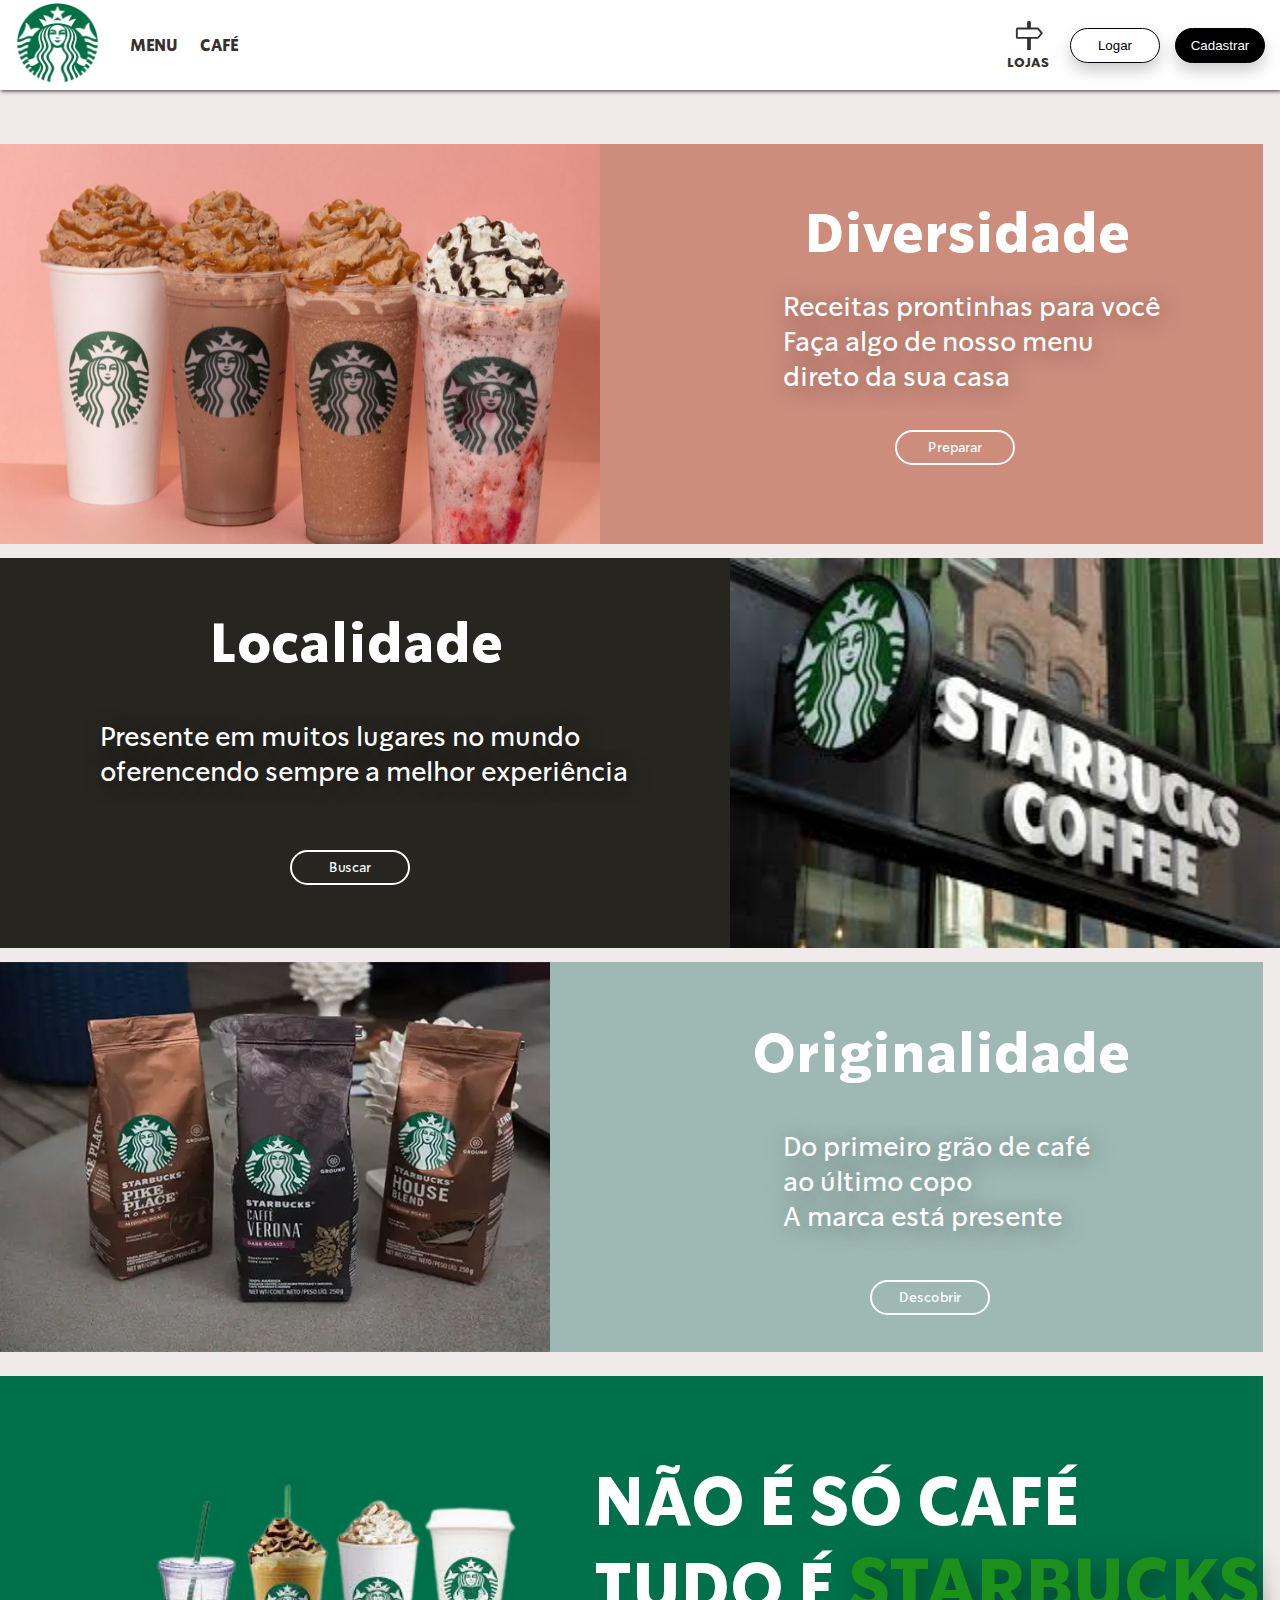
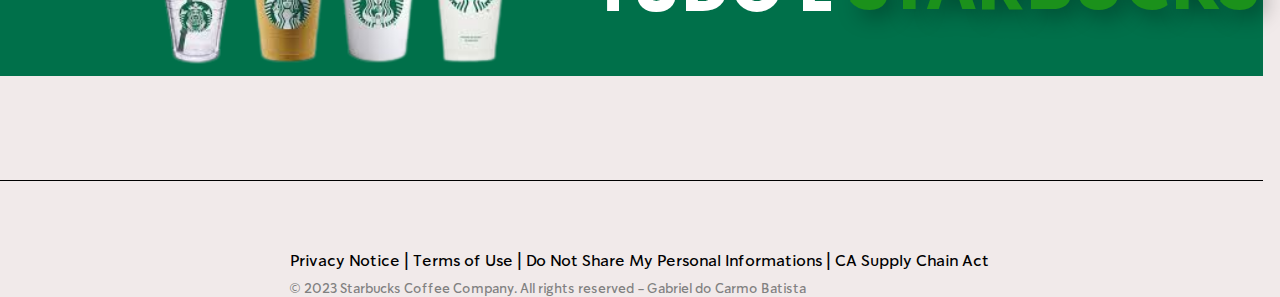
==== index.html @ 9a467f64 "Starbucks Web" ====
<!DOCTYPE html>
<html lang="pt-BR">
<head>
    <meta charset="UTF-8">
    <meta name="viewport" content="width=device-width, initial-scale=1.0">
    <title>Starbucks</title>
    <link rel="stylesheet" href="stylesheet.css">
</head>
<body>
    <header>
    <div class="header" id="header">
        <button id="logar">
            <a href="https://www.starbucks.com/account/signin?ReturnUrl=%2F">Logar</a>
        </button>
        <button id="Cadastrar">
            <a href="https://www.starbucks.com/account/create">Cadastrar</a>
        </button>
        <div class="logo_header" id="logo_header">
           <a href="https://www.starbucks.com"><img id="logo" src="../Imagens/download-removebg-preview (6).png" alt="Logo Starbucks"></a>
        </div>
        <div class="navegacao_header">
            <button id="local">
                <a href="https://www.starbucks.com/store-locator"><svg xmlns="http://www.w3.org/2000/svg" width="30" height="30" fill="currentColor" class="bi bi-signpost" viewBox="0 0 16 16">
                    <path d="M7 1.414V4H2a1 1 0 0 0-1 1v4a1 1 0 0 0 1 1h5v6h2v-6h3.532a1 1 0 0 0 .768-.36l1.933-2.32a.5.5 0 0 0 0-.64L13.3 4.36a1 1 0 0 0-.768-.36H9V1.414a1 1 0 0 0-2 0zM12.532 5l1.666 2-1.666 2H2V5h10.532z"/>
                  </svg>
                  <p>LOJAS</p>  
                </a>
            </button>
            <a id="snavega"  href="https://www.starbucks.com/menu" class="active">MENU</a>
            <a id="tnavega" href="https://www.starbucks.com/menu/drinks/cold-coffees" class="active">CAFÉ</a>

        </div>
    </div>

    </header>

    <br><br><br>

    <div>
        <img id="tiposs" src="../Imagens/tipos.jpg" alt="Diversidade Star">
        <svg width="1263px" height="400px">
            <rect x="0" y="0" width="1500" height="400" fill="#cd8d7d" />
        </svg>
    </div>
    <h1 id="diversos">Diversidade</h1>
    <p id="subdive">Receitas prontinhas para você<br>Faça algo de nosso menu <br>direto da sua casa</p>
    <a href="https://www.starbucksathome.com/br/recipe/" id="iddiver">
        <button id="diver">
            Preparar
        </button>
    </a>


    <div>
        <img id="lojas" src="../Imagens/lojas.jpeg" alt="Lojas">
        <svg width="1263px" height="400px">
            <rect x="0" y="10" width="1500" height="400" fill="#27251F" />
        </svg>
    </div>
    <h1 id="Lojas_title">Localidade</h1>
    <p id="sublocal"> Presente em muitos lugares no mundo <br>oferencendo sempre a melhor experiência</p>
    <button id="locl">
        <a href="https://www.starbucks.com/store-locator" id="busc">Buscar</a>
    </button>

    <div>
       <img id="origin" src="../Imagens/originilidade.webp" alt="Originalidade da Loja">
        <svg width="1263px" height="400px">
            <rect x="0" y="10" width="1500" height="400" fill="#9eb9b3" />
        </svg>
    </div>
    <h1 id="Origg">Originalidade</h1>
    <p id="suborigin">Do primeiro grão de café<br>ao último copo <br> A marca está presente</p>
    <button id="origina">
        <a href="https://www.starbucks.com/about-us/" id="descoberta">Descobrir</a>
    </button>

    <div>
        <img id="variedade" src="../Imagens/images-removebg-preview (3).png" alt="Tipos de bebidos disponível no Starbucks">
         <svg width="1263px" height="320px">
             <rect x="0" y="20" width="1500" height="400" fill="#00704A" />
         </svg>
     </div>
     <p id="text_last">NÃO É SÓ CAFÉ <br> TUDO É <a href="https://www.starbucks.com/gift" id="surpresa"><h1 id="Starbuck">STARBUCKS</h1></a></p>

     <footer>
        <svg width="1263px" height="210px">
            <rect x="0" y="100" width="1500" height="1" fill="black" />
        </svg>
        <nav id="navegation">
                <a href="https://www.starbucks.com/terms/privacy-policy/" class="modified">Privacy Notice   | </a>
                <a href="https://www.starbucks.com/terms/starbucks-terms-of-use/" class="modified">Terms of Use   |</a>
                <a href="https://www.starbucks.com/personal-information" class="modified">Do Not Share My Personal Informations   |</a>
                <a href="https://globalassets.starbucks.com/assets/A2A072E3411C4A6ABAEB8D6BCF286F43.pdf" class="modified">CA Supply Chain Act</a>
        </nav>
        <p id="last_thing">© 2023 Starbucks Coffee Company. All rights reserved - Gabriel do Carmo Batista</p>
     </footer>
</body>
</html>
---- stylesheet.css ----
:root{
    --colorlight:rgb(212, 187, 187);
    --colorlight2:white;
    --colordark:rgb(54, 48, 48);
    --colorshadow:rgba(211, 211, 211, 0.349);
}

@font-face{
    font-family: SodoSans-Bold;
    src: url(../Imagens/Fonts/SoDoSans-Bold.ttf)
}

@font-face{
    font-family: SodoSans-Regular;
    src: url(../Imagens/Fonts/SoDoSans-Regular.ttf)
}
@font-face {
    font-family: Pike;
    src: url(../Imagens/Fonts/pike-bold.otf);
}
*{
    margin: 0;
    padding: 0;
}

body{
    background-color: rgb(241, 234, 234);
    font-family: Arial;
    color: var(--colorlight2)
}

img#logo{
    width: 145px;
    height: 80px;
    position: absolute;
    left: -15px;
    top: 3px;
}

.header,
.navegacao_header{
    display: flex;
    flex-direction: row;
    align-items: center;
}
.header{
    background-color: var(--colorlight2);
    box-shadow: 1px 1px 4px var(--colordark);
    height: 90px;
    justify-content: space-between;
    padding: 0 10%;
}
.navegacao_header{
    gap: 50px;
}


a#snavega{
    position: absolute;
    left: 130px;
}


a#tnavega{
    position: absolute;
    left: 200px;
}


.navegacao_header a{
    text-decoration: none;
    color: var(--colordark);
    transition: 1s;
    font-weight: bold;
}

.active{
    font-family: SoDoSans-Bold;
    text-decoration: none;
}
.active:hover{
    color: rgb(36, 201, 36);
    text-shadow: rgb(4, 173, 4) 0.1em 0.5em 0.9em;
    transition: 0.2s;
}


#logar {
    background-color:transparent;
    color: rgb(0, 0, 0);
    width: 90px;
    height: 35px;
    border-radius: 30px;
    border-color: black;
    border: 1px solid black;
    -webkit-transition-duration: 0.4s; 
    transition-duration: 0.4s;
    box-shadow: 0 8px 16px 0 rgba(0,0,0,0.2);

    position: absolute;
    right: 120px;
    top: 28px;
}

#logar:hover{
    background-color:rgba(76, 92, 76, 0.575);
    color: black;
    border-color: black;
    border-width: 1px;

}
#logar a{
    color: black    ;
    text-decoration: none;
}

#Cadastrar {
    background-color:black;
    color: rgb(255, 255, 255);
    width: 90px;
    height: 35px;
    border-radius: 30px;
    border-color: black;
    border: 1px solid black;
    -webkit-transition-duration: 0.4s; 
    transition-duration: 0.4s;
    box-shadow: 0 8px 16px 0 rgba(0,0,0,0.2);

    position: absolute;
    right: 15px;
    top: 28px;
}

#Cadastrar:hover{
    background-color:rgba(76, 92, 76, 0.575);
    color: black;
    border-color: black;
    border-width: 1px;

}

#Cadastrar a{
    color: white;
    text-decoration: none;
}

#local {
    font-family: SoDoSans-Bold;
    position: absolute;
    right: 230px;
    border: none;
    background-color: var(--colorlight2);
    
}

#local :hover{
    color: rgb(19, 226, 36);
    transition: 1.6s;
}

#tiposs{
    position: absolute;
    width: 600px;
    height: 400px;
}
h1#diversos{
    font-family: SodoSans-Bold;
    position: absolute;
    right: 150px;
    top: 200px;
    color: rgb(255, 255, 255);
    font-size: 40pt;

}
    

img#lojas{
    position: absolute;
    width: 550px;
    height: 390px;
    right: 0px;
    top: 558px;
}
h1#Lojas_title{
    font-family: SodoSans-Bold;
    position: absolute;
    left: 210px;
    top: 610px;
    color: rgb(255, 255, 255);
    font-size: 40pt;

}

img#origin{
    position: absolute;
    width: 550px;
    height: 390px;
    top: 962px;
}
h1#Origg{
    font-family: SodoSans-Bold;
    position: absolute;
    right: 150px;
    top: 1020px;
    color: rgb(255, 255, 255);
    font-size: 40pt;
}




#locl{
    background-color:transparent;
    color: rgb(255, 255, 255);
    width: 120px;
    height: 35px;
    border-radius: 30px;
    border-color: rgb(255, 255, 255);
    border: 2px solid rgb(255, 255, 255);
    -webkit-transition-duration: 0.4s; 
    transition-duration: 0.4s;
    

    position: absolute;
    top: 850px;
    left:290px;
}
#locl:hover{
    background-color: rgba(128, 124, 124, 0.281);
    #busc{
        color:rgb(255, 255, 255);
    }
}
a#busc{
    text-decoration: none;
    color: white;
    font-family: SoDoSans-Regular;
}


#origina{
background-color:transparent;
color: rgb(255, 255, 255);
width: 120px;
height: 35px;
border-radius: 30px;
border-color: rgb(255, 255, 255);
border: 2px solid rgb(255, 255, 255);
-webkit-transition-duration: 0.4s; 
transition-duration: 0.4s;


position: absolute;
top: 1280px;
right:290px;
}
#origina:hover{
background-color: rgba(128, 124, 124, 0.281);
#descoberta{
    color:rgb(255, 255, 255);
}
}
a#descoberta{
text-decoration: none;
color: white;
font-family: SoDoSans-Regular;
}

#diver{
background-color:transparent;
color: rgb(255, 255, 255);
width: 120px;
height: 35px;
border-radius: 30px;
border-color: rgb(255, 255, 255);
border: 2px solid rgb(255, 255, 255);
-webkit-transition-duration: 0.4s; 
transition-duration: 0.4s;
font-family: SoDoSans-Regular;
    
    
position: absolute;
top: 430px;
right:265px;
}
#diver:hover{
background-color: rgba(128, 124, 124, 0.281);
color: rgb(255, 255, 255);
}


img#variedade {
    position: absolute;
    top: 1470px;
    left: 140px;
    height: 200px;
}

p#text_last{
    font-family: SoDoSans-Bold;
    font-size: 50pt;
    position: absolute;
    top: 1460px;
    right: 200px;
}

h1#Starbuck{
    font-family: SoDoSans-Bold;
    font-size: 53pt;
    position: absolute;
    top: 1540px;
    right: 20px;
    color: rgb(27, 145, 27);
    text-shadow: rgba(0, 0, 0, 0.39) 0.1em 0.1em 0.3em;
}


p#sublocal{
    font-family: SoDoSans-Regular;
    font-size: 20pt;
    position: absolute;
    color: white;
    left: 100px;
    top: 720px;
    text-shadow: rgba(0, 0, 0, 0.445) 0.1em 0.1em 0.9em;

}

p#suborigin{
    font-family: SoDoSans-Regular;
    font-size: 20pt;
    position: absolute;
    color: white;
    right: 190px;
    top: 1130px;
    text-shadow: rgba(0, 0, 0, 0.445) 0.1em 0.1em 0.9em;

}

p#subdive{
    font-family: SoDoSans-Regular;
    font-size: 20pt;
    position: absolute;
    color: white;
    right: 120px;
    top: 290px;
    text-shadow: rgba(0, 0, 0, 0.445) 0.1em 0.1em 0.9em;

}

a#surpresa{
    text-decoration: none;
    color: rgb(27, 145, 27);
}
#surpresa:hover{
    color: white;
    text-shadow: lightgreen 0.1em 0.1em 0.5em;
    transition: 1.0s;
}

#navegation{
    font-family: SoDoSans-Regular;
    position: absolute;
    left: 290px;
    top: 1850px;
}

.modified{
    text-decoration: none;
    font-size: 12pt;
    color: black;
    

}
.modified:hover{
    text-decoration: underline;
}

#last_thing{
    color: grey;
    font-family: SoDoSans-Regular;
    font-size: 10pt;
    position: absolute;
    left: 290px;
    top: 1880px;
}
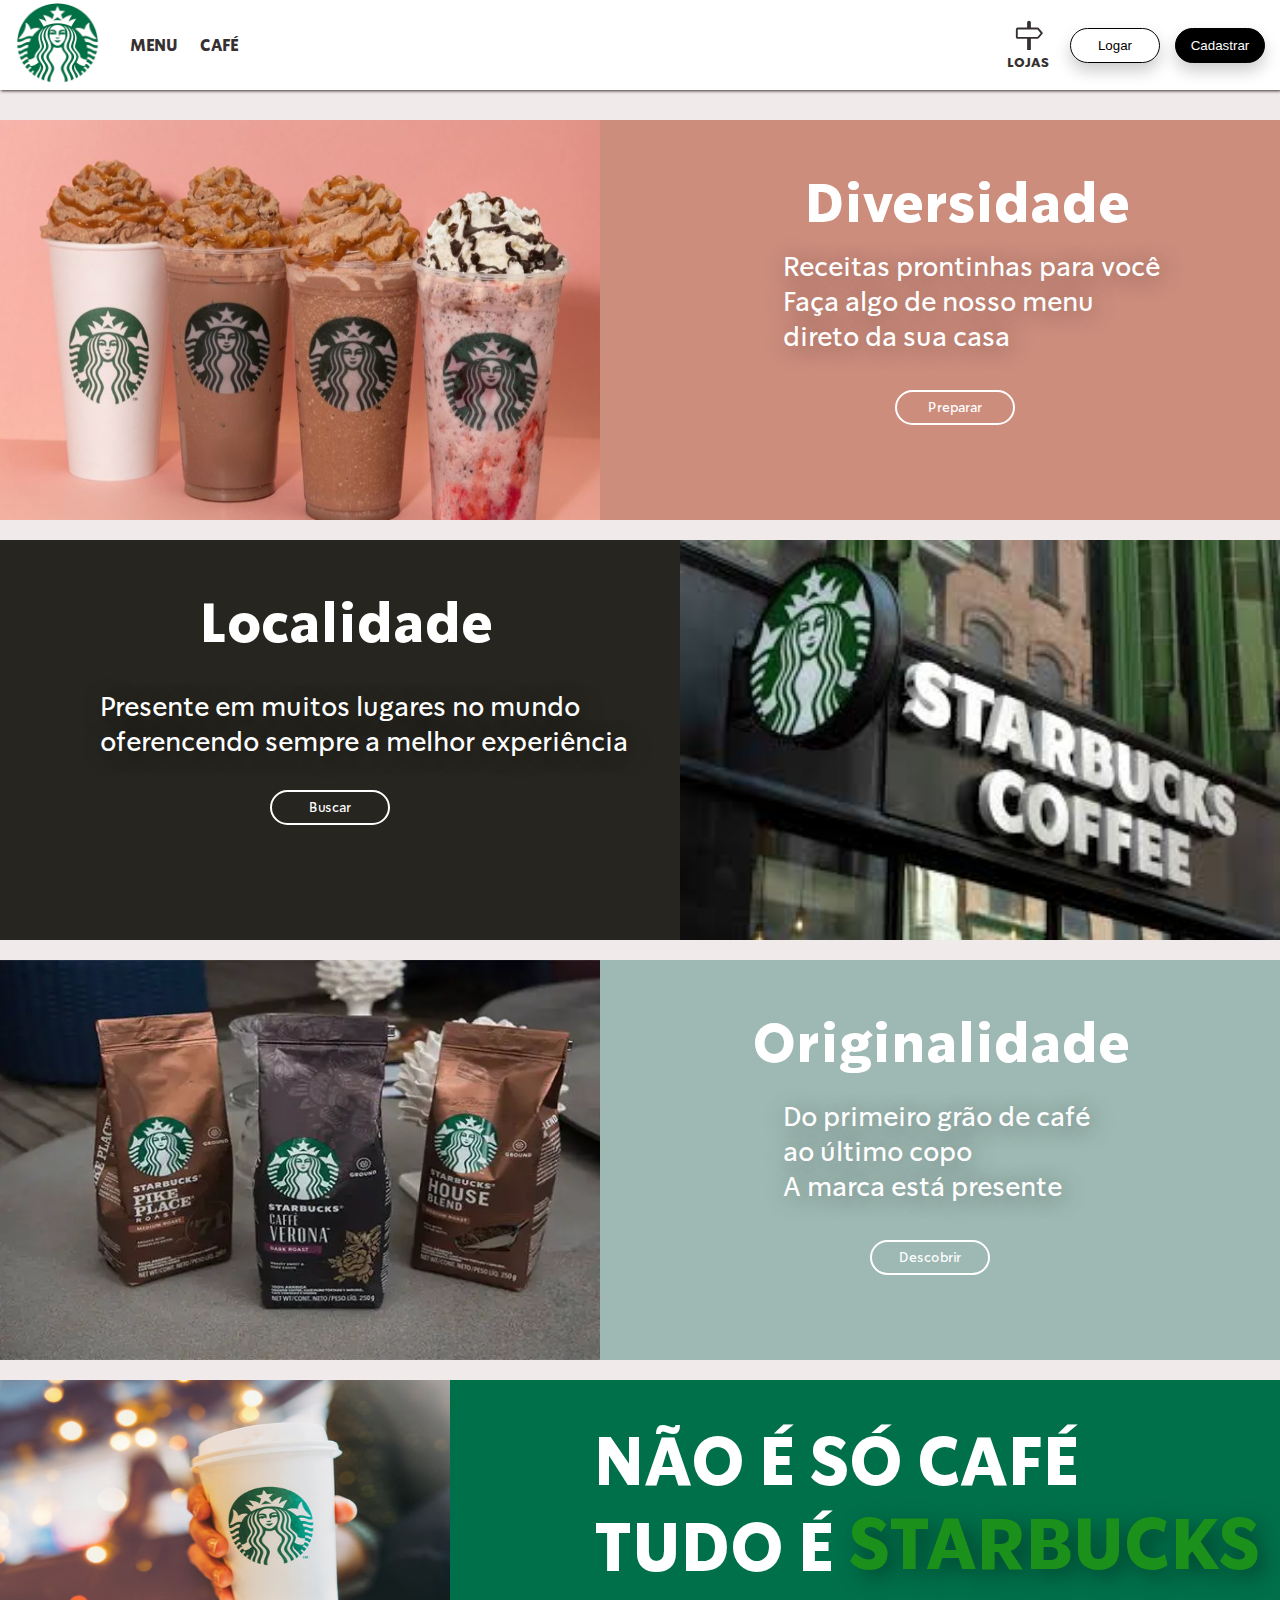
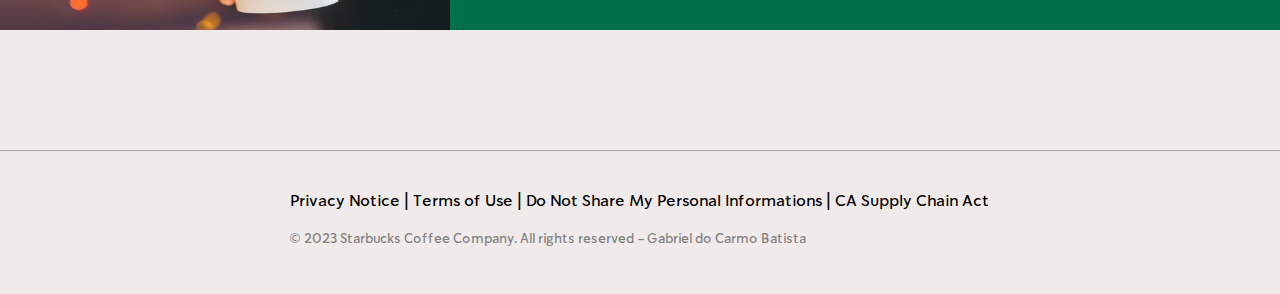
==== commit f454c64a: "commit com mudancas" ====
--- a/index.html
+++ b/index.html
@@ -9,6 +9,11 @@
 <body>
     <header>
     <div class="header" id="header">
+        <button class="list_buttons">
+            <svg xmlns="http://www.w3.org/2000/svg" width="20" height="20" fill="currentColor" class="bi bi-list" viewBox="0 0 16 16" style="position: absolute; right:240px; top: 35px;">
+                <path fill-rule="evenodd" d="M2.5 12a.5.5 0 0 1 .5-.5h10a.5.5 0 0 1 0 1H3a.5.5 0 0 1-.5-.5zm0-4a.5.5 0 0 1 .5-.5h10a.5.5 0 0 1 0 1H3a.5.5 0 0 1-.5-.5zm0-4a.5.5 0 0 1 .5-.5h10a.5.5 0 0 1 0 1H3a.5.5 0 0 1-.5-.5z"/>
+              </svg>
+        </button>
         <button id="logar">
             <a href="https://www.starbucks.com/account/signin?ReturnUrl=%2F">Logar</a>
         </button>
@@ -16,7 +21,7 @@
             <a href="https://www.starbucks.com/account/create">Cadastrar</a>
         </button>
         <div class="logo_header" id="logo_header">
-           <a href="https://www.starbucks.com"><img id="logo" src="../Imagens/download-removebg-preview (6).png" alt="Logo Starbucks"></a>
+           <a href="index.html"><img id="logo" src="./Imagens/download-removebg-preview (6).png" alt="Logo Starbucks"></a>
         </div>
         <div class="navegacao_header">
             <button id="local">
@@ -26,7 +31,7 @@
                   <p>LOJAS</p>  
                 </a>
             </button>
-            <a id="snavega"  href="https://www.starbucks.com/menu" class="active">MENU</a>
+            <a id="snavega"  href="menu.html" class="active">MENU</a>
             <a id="tnavega" href="https://www.starbucks.com/menu/drinks/cold-coffees" class="active">CAFÉ</a>
 
         </div>
@@ -34,66 +39,50 @@
 
     </header>
 
-    <br><br><br>
-
-    <div>
-        <img id="tiposs" src="../Imagens/tipos.jpg" alt="Diversidade Star">
-        <svg width="1263px" height="400px">
-            <rect x="0" y="0" width="1500" height="400" fill="#cd8d7d" />
-        </svg>
-    </div>
-    <h1 id="diversos">Diversidade</h1>
-    <p id="subdive">Receitas prontinhas para você<br>Faça algo de nosso menu <br>direto da sua casa</p>
-    <a href="https://www.starbucksathome.com/br/recipe/" id="iddiver">
+    <div class="divs_backcolors" id="div_diversidade" style="position: absolute; top: 120px;">
+        <img id="tiposs" src="./Imagens/tipos.jpg" alt="Diversidade Star" class="imagens_config" style="position: absolute; left: 0px">
+        <h1 id="diversos">Diversidade</h1>
+        <p class="subtexts" id="subdive">Receitas prontinhas para você<br>Faça algo de nosso menu <br>direto da sua casa</p>
+        <a href="https://www.starbucksathome.com/br/recipe/" id="iddiver">
         <button id="diver">
             Preparar
         </button>
     </a>
+    </div>
 
+    <div class="divs_backcolors" id="localidade" style="position: absolute; top: 540px;">
+        <img id="lojas" src="./Imagens/lojas.jpeg" alt="Lojas" class="imagens_config" style="position: absolute; right: 0px">
+        <h1 id="Lojas_title">Localidade</h1>
+        <p class="subtexts" id="sublocal"> Presente em muitos lugares no mundo <br>oferencendo sempre a melhor experiência</p>
+        <button id="locl">
+        <a href="https://www.starbucks.com/store-locator" id="busc">Buscar</a>
+        </button>
+    </div>
 
-    <div>
-        <img id="lojas" src="../Imagens/lojas.jpeg" alt="Lojas">
-        <svg width="1263px" height="400px">
-            <rect x="0" y="10" width="1500" height="400" fill="#27251F" />
-        </svg>
-    </div>
-    <h1 id="Lojas_title">Localidade</h1>
-    <p id="sublocal"> Presente em muitos lugares no mundo <br>oferencendo sempre a melhor experiência</p>
-    <button id="locl">
-        <a href="https://www.starbucks.com/store-locator" id="busc">Buscar</a>
-    </button>
-
-    <div>
-       <img id="origin" src="../Imagens/originilidade.webp" alt="Originalidade da Loja">
-        <svg width="1263px" height="400px">
-            <rect x="0" y="10" width="1500" height="400" fill="#9eb9b3" />
-        </svg>
-    </div>
-    <h1 id="Origg">Originalidade</h1>
-    <p id="suborigin">Do primeiro grão de café<br>ao último copo <br> A marca está presente</p>
-    <button id="origina">
+    <div class="divs_backcolors" id="originalidade" style="position: absolute; top: 960px;">
+        <img id="origin" src="./Imagens/originilidade.webp" alt="Originalidade da Loja" class="imagens_config" style="position: absolute; left: 0px">
+        <h1 id="Origg">Originalidade</h1>
+        <p class="subtexts" id="suborigin">Do primeiro grão de café<br>ao último copo <br> A marca está presente</p>
+        <button id="origina">
         <a href="https://www.starbucks.com/about-us/" id="descoberta">Descobrir</a>
     </button>
+    </div>
 
-    <div>
-        <img id="variedade" src="../Imagens/images-removebg-preview (3).png" alt="Tipos de bebidos disponível no Starbucks">
-         <svg width="1263px" height="320px">
-             <rect x="0" y="20" width="1500" height="400" fill="#00704A" />
-         </svg>
-     </div>
-     <p id="text_last">NÃO É SÓ CAFÉ <br> TUDO É <a href="https://www.starbucks.com/gift" id="surpresa"><h1 id="Starbuck">STARBUCKS</h1></a></p>
+    <div  id="surpresa" style="position: absolute; top: 1380px;">
+        <img id="star" src="./Imagens/suprise.jpg" alt="starbucks" style="position: absolute; left: 0px">
+        <p id="text_last">NÃO É SÓ CAFÉ <br> TUDO É <a href="https://www.starbucks.com/gift" id="surpresas"><h1 id="Starbuck">STARBUCKS</h1></a></p>
+    </div>
+    <svg width="100%" height="1800">
+        <rect x="0" y="1660" width="100%" height="1px" fill="darkgrey" />
+    </svg>
 
-     <footer>
-        <svg width="1263px" height="210px">
-            <rect x="0" y="100" width="1500" height="1" fill="black" />
-        </svg>
-        <nav id="navegation">
-                <a href="https://www.starbucks.com/terms/privacy-policy/" class="modified">Privacy Notice   | </a>
-                <a href="https://www.starbucks.com/terms/starbucks-terms-of-use/" class="modified">Terms of Use   |</a>
-                <a href="https://www.starbucks.com/personal-information" class="modified">Do Not Share My Personal Informations   |</a>
-                <a href="https://globalassets.starbucks.com/assets/A2A072E3411C4A6ABAEB8D6BCF286F43.pdf" class="modified">CA Supply Chain Act</a>
-        </nav>
-        <p id="last_thing">© 2023 Starbucks Coffee Company. All rights reserved - Gabriel do Carmo Batista</p>
-     </footer>
+    <nav id="navegation">
+        <a href="https://www.starbucks.com/terms/privacy-policy/" class="modified">Privacy Notice   | </a>
+        <a href="https://www.starbucks.com/terms/starbucks-terms-of-use/" class="modified">Terms of Use   |</a>
+        <a href="https://www.starbucks.com/personal-information" class="modified">Do Not Share My Personal Informations   |</a>
+        <a href="https://globalassets.starbucks.com/assets/A2A072E3411C4A6ABAEB8D6BCF286F43.pdf" class="modified">CA Supply Chain Act</a>
+    </nav>
+    <p id="last_thing">© 2023 Starbucks Coffee Company. All rights reserved - Gabriel do Carmo Batista</p>
+    </footer>
 </body>
 </html>--- a/stylesheet.css
+++ b/stylesheet.css
@@ -7,16 +7,16 @@
 
 @font-face{
     font-family: SodoSans-Bold;
-    src: url(../Imagens/Fonts/SoDoSans-Bold.ttf)
+    src: url(./Imagens/Fonts/SoDoSans-Bold.ttf)
 }
 
 @font-face{
     font-family: SodoSans-Regular;
-    src: url(../Imagens/Fonts/SoDoSans-Regular.ttf)
+    src: url(./Imagens/Fonts/SoDoSans-Regular.ttf)
 }
 @font-face {
     font-family: Pike;
-    src: url(../Imagens/Fonts/pike-bold.otf);
+    src: url(./Imagens/Fonts/pike-bold.otf);
 }
 *{
     margin: 0;
@@ -45,10 +45,11 @@
 }
 .header{
     background-color: var(--colorlight2);
-    box-shadow: 1px 1px 4px var(--colordark);
+    box-shadow: 1px 1px 3px var(--colordark);
     height: 90px;
     justify-content: space-between;
     padding: 0 10%;
+    width: calc(100% - screenlimit);
 }
 .navegacao_header{
     gap: 50px;
@@ -158,57 +159,114 @@
     transition: 1.6s;
 }
 
-#tiposs{
-    position: absolute;
-    width: 600px;
+/*  ------------------------------ CONTEUDO DA PÁGINA --------------------- */
+
+.divs_backcolors{
     height: 400px;
-}
+    width: 100%;
+}
+
+#div_diversidade{
+    background-color: #cd8d7d;
+}
+
+#localidade{
+    background-color: #27251F;
+}
+
+#originalidade{
+    background-color: #9eb9b3;
+}
+
+#surpresa{
+ background-color: #00704A;
+ width: 100%;
+ height: 250px;
+}
+
+#navegation{
+    font-family: SoDoSans-Regular;
+    position: absolute;
+    left: 290px;
+    top: 1790px;
+}
+
+.modified{
+    text-decoration: none;
+    font-size: 12pt;
+    color: black;
+    
+
+}
+.modified:hover{
+    text-decoration: underline;
+}
+
+/* Primeira div*/
+#last_thing{
+    color: grey;
+    font-family: SoDoSans-Regular;
+    font-size: 10pt;
+    position: absolute;
+    left: 290px;
+    top: 1830px;
+}
+
 h1#diversos{
     font-family: SodoSans-Bold;
     position: absolute;
     right: 150px;
-    top: 200px;
+    top: 50px;
     color: rgb(255, 255, 255);
     font-size: 40pt;
-
-}
-    
-
-img#lojas{
-    position: absolute;
-    width: 550px;
-    height: 390px;
-    right: 0px;
-    top: 558px;
-}
+}
+p#subdive{
+    font-family: SoDoSans-Regular;
+    font-size: 20pt;
+    position: absolute;
+    color: white;
+    right: 120px;
+    top: 130px;
+    text-shadow: rgba(0, 0, 0, 0.445) 0.1em 0.1em 0.9em;
+}
+#diver{
+    background-color:transparent;
+    color: rgb(255, 255, 255);
+    width: 120px;
+    height: 35px;
+    border-radius: 30px;
+    border-color: rgb(255, 255, 255);
+    border: 2px solid rgb(255, 255, 255);
+    -webkit-transition-duration: 0.4s; 
+    transition-duration: 0.4s;
+    font-family: SoDoSans-Regular;
+    position: absolute;
+    top: 270px;
+    right:265px;
+}
+#diver:hover{
+background-color: rgba(128, 124, 124, 0.281);
+color: rgb(255, 255, 255);
+}
+
 h1#Lojas_title{
     font-family: SodoSans-Bold;
     position: absolute;
-    left: 210px;
-    top: 610px;
+    left: 200px;
+    top: 50px;
     color: rgb(255, 255, 255);
     font-size: 40pt;
-
-}
-
-img#origin{
-    position: absolute;
-    width: 550px;
-    height: 390px;
-    top: 962px;
-}
-h1#Origg{
-    font-family: SodoSans-Bold;
-    position: absolute;
-    right: 150px;
-    top: 1020px;
-    color: rgb(255, 255, 255);
-    font-size: 40pt;
-}
-
-
-
-
+}
+
+p#sublocal{
+    font-family: SoDoSans-Regular;
+    font-size: 20pt;
+    position: absolute;
+    color: white;
+    left: 100px;
+    top: 150px;
+    text-shadow: rgba(0, 0, 0, 0.445) 0.1em 0.1em 0.9em;
+}
 #locl{
     background-color:transparent;
     color: rgb(255, 255, 255);
@@ -219,11 +277,9 @@
     border: 2px solid rgb(255, 255, 255);
     -webkit-transition-duration: 0.4s; 
     transition-duration: 0.4s;
-    
-
-    position: absolute;
-    top: 850px;
-    left:290px;
+    position: absolute;
+    top: 250px;
+    left:270px;
 }
 #locl:hover{
     background-color: rgba(128, 124, 124, 0.281);
@@ -237,23 +293,37 @@
     font-family: SoDoSans-Regular;
 }
 
-
+h1#Origg{
+    font-family: SodoSans-Bold;
+    position: absolute;
+    right: 150px;
+    top: 50px;
+    color: rgb(255, 255, 255);
+    font-size: 40pt;
+}
+p#suborigin{
+    font-family: SoDoSans-Regular;
+    font-size: 20pt;
+    position: absolute;
+    color: white;
+    right: 190px;
+    top: 140px;
+    text-shadow: rgba(0, 0, 0, 0.445) 0.1em 0.1em 0.9em;
+}
 #origina{
-background-color:transparent;
-color: rgb(255, 255, 255);
-width: 120px;
-height: 35px;
-border-radius: 30px;
-border-color: rgb(255, 255, 255);
-border: 2px solid rgb(255, 255, 255);
--webkit-transition-duration: 0.4s; 
-transition-duration: 0.4s;
-
-
-position: absolute;
-top: 1280px;
-right:290px;
-}
+    background-color:transparent;
+    color: rgb(255, 255, 255);
+    width: 120px;
+    height: 35px;
+    border-radius: 30px;
+    border-color: rgb(255, 255, 255);
+    border: 2px solid rgb(255, 255, 255);
+    -webkit-transition-duration: 0.4s; 
+    transition-duration: 0.4s;
+    position: absolute;
+    top: 280px;
+    right:290px;
+    }
 #origina:hover{
 background-color: rgba(128, 124, 124, 0.281);
 #descoberta{
@@ -261,126 +331,62 @@
 }
 }
 a#descoberta{
-text-decoration: none;
-color: white;
-font-family: SoDoSans-Regular;
-}
-
-#diver{
-background-color:transparent;
-color: rgb(255, 255, 255);
-width: 120px;
-height: 35px;
-border-radius: 30px;
-border-color: rgb(255, 255, 255);
-border: 2px solid rgb(255, 255, 255);
--webkit-transition-duration: 0.4s; 
-transition-duration: 0.4s;
-font-family: SoDoSans-Regular;
-    
-    
-position: absolute;
-top: 430px;
-right:265px;
-}
-#diver:hover{
-background-color: rgba(128, 124, 124, 0.281);
-color: rgb(255, 255, 255);
-}
-
-
-img#variedade {
-    position: absolute;
-    top: 1470px;
-    left: 140px;
-    height: 200px;
-}
-
+    text-decoration: none;
+    color: white;
+    font-family: SoDoSans-Regular;
+    }
+
+a#surpresas{
+    text-decoration: none;
+    color: rgb(27, 145, 27);
+}
+#surpresas:hover{
+    color: white;
+    text-shadow: lightgreen 0.1em 0.1em 0.5em;
+    transition: 1.0s;
+}
 p#text_last{
     font-family: SoDoSans-Bold;
     font-size: 50pt;
     position: absolute;
-    top: 1460px;
+    top: 40px;
     right: 200px;
 }
-
 h1#Starbuck{
     font-family: SoDoSans-Bold;
     font-size: 53pt;
     position: absolute;
-    top: 1540px;
+    top: 120px;
     right: 20px;
     color: rgb(27, 145, 27);
     text-shadow: rgba(0, 0, 0, 0.39) 0.1em 0.1em 0.3em;
 }
 
-
-p#sublocal{
-    font-family: SoDoSans-Regular;
-    font-size: 20pt;
-    position: absolute;
-    color: white;
-    left: 100px;
-    top: 720px;
-    text-shadow: rgba(0, 0, 0, 0.445) 0.1em 0.1em 0.9em;
-
-}
-
-p#suborigin{
-    font-family: SoDoSans-Regular;
-    font-size: 20pt;
-    position: absolute;
-    color: white;
-    right: 190px;
-    top: 1130px;
-    text-shadow: rgba(0, 0, 0, 0.445) 0.1em 0.1em 0.9em;
-
-}
-
-p#subdive{
-    font-family: SoDoSans-Regular;
-    font-size: 20pt;
-    position: absolute;
-    color: white;
-    right: 120px;
-    top: 290px;
-    text-shadow: rgba(0, 0, 0, 0.445) 0.1em 0.1em 0.9em;
-
-}
-
-a#surpresa{
-    text-decoration: none;
-    color: rgb(27, 145, 27);
-}
-#surpresa:hover{
-    color: white;
-    text-shadow: lightgreen 0.1em 0.1em 0.5em;
-    transition: 1.0s;
-}
-
-#navegation{
-    font-family: SoDoSans-Regular;
-    position: absolute;
-    left: 290px;
-    top: 1850px;
-}
-
-.modified{
-    text-decoration: none;
-    font-size: 12pt;
+/* COMPLEMENTOS*/ 
+.imagens_config{
+    width: 600px;
+    height: 400px;
+}
+
+#star{
+    width: 450px;
+    height: 250px;
+}
+
+/* Menu responsivo */
+.list_buttons{
+    display: none;
+    border: none;
     color: black;
-    
-
-}
-.modified:hover{
-    text-decoration: underline;
-}
-
-#last_thing{
-    color: grey;
-    font-family: SoDoSans-Regular;
-    font-size: 10pt;
-    position: absolute;
-    left: 290px;
-    top: 1880px;
+    cursor: pointer;
+    background-color: transparent;
+}
+@media screen and (max-width: 768px){
+    .list_buttons{
+        display: block;
+    }
+    .navegacao_header{
+        display: none;
+}
+
 }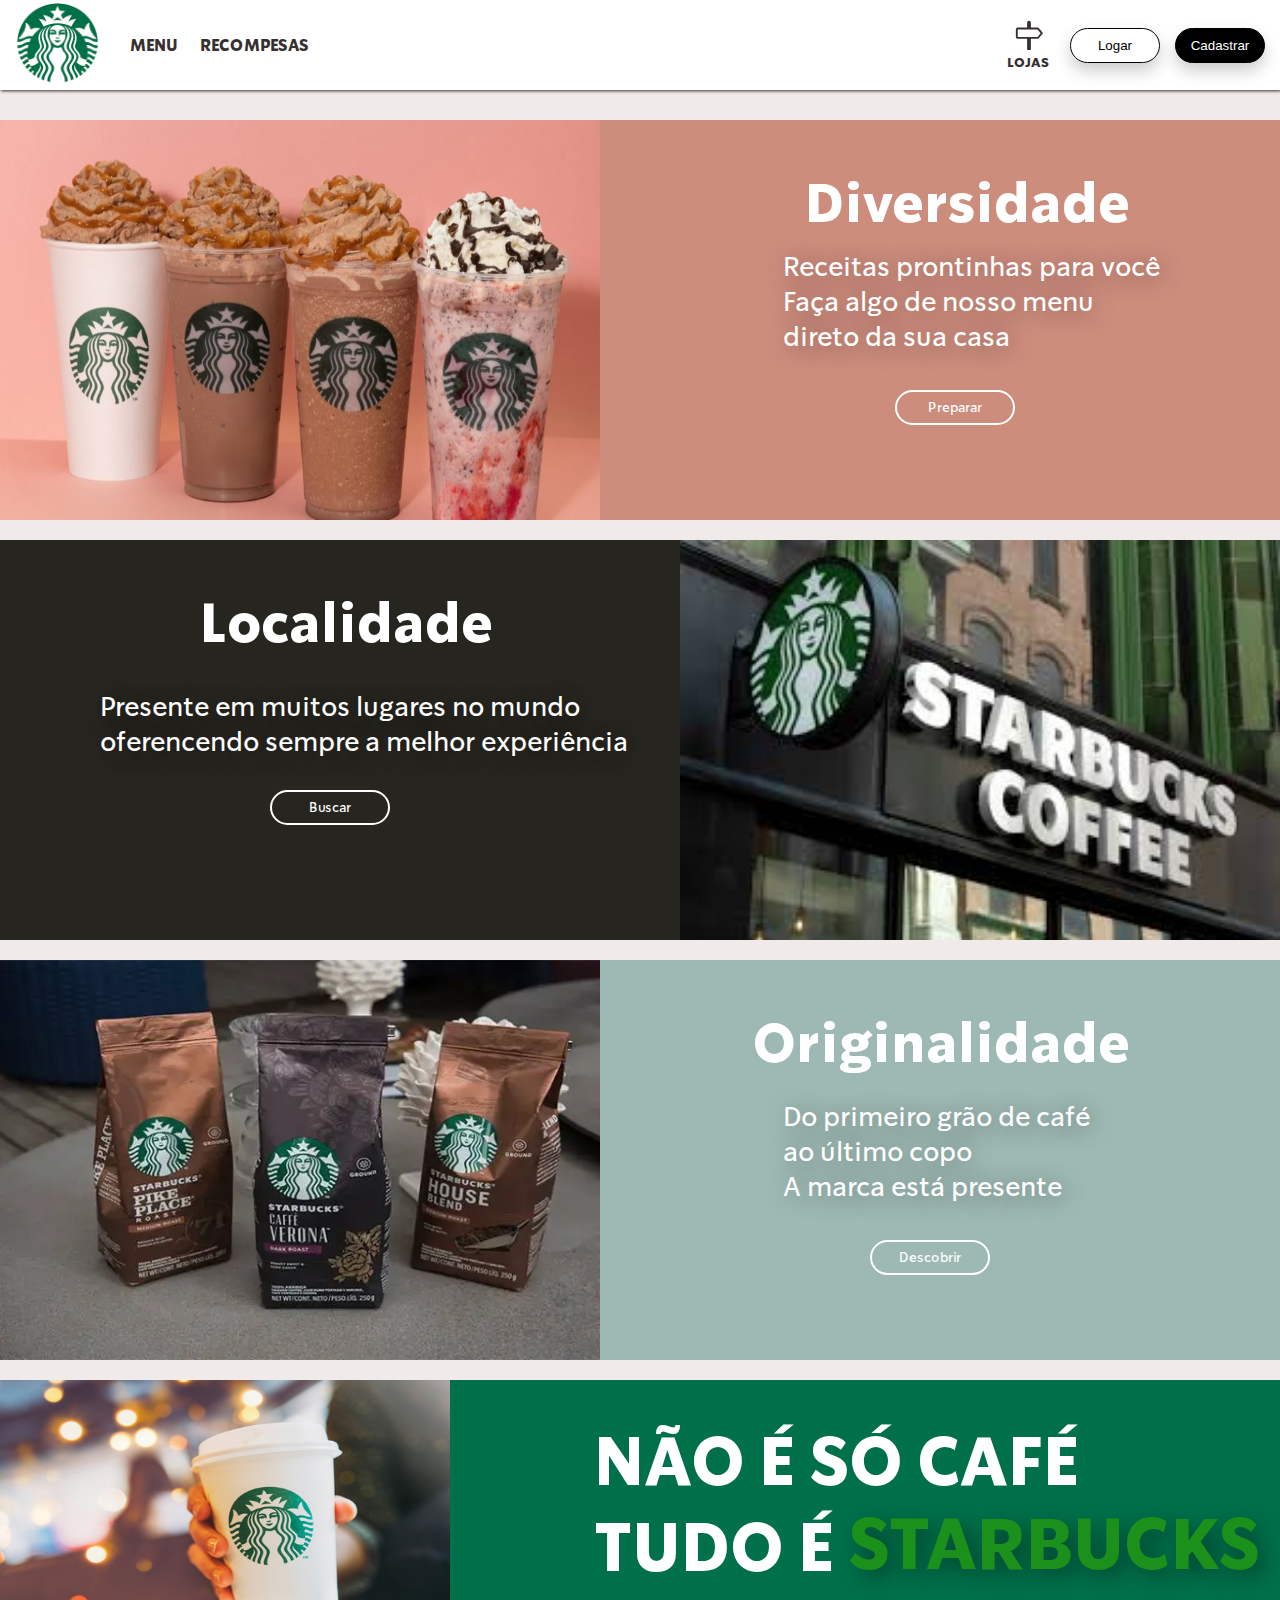
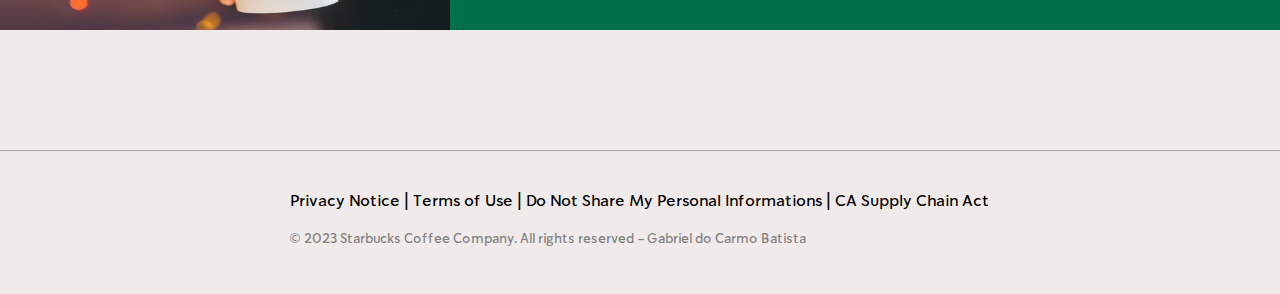
==== commit 5f4908b5: "resizing configs" ====
--- a/index.html
+++ b/index.html
@@ -9,7 +9,7 @@
 <body>
     <header>
     <div class="header" id="header">
-        <button class="list_buttons">
+        <button onclick="SideBarAni" class="list_buttons" id="tracinho">
             <svg xmlns="http://www.w3.org/2000/svg" width="20" height="20" fill="currentColor" class="bi bi-list" viewBox="0 0 16 16" style="position: absolute; right:240px; top: 35px;">
                 <path fill-rule="evenodd" d="M2.5 12a.5.5 0 0 1 .5-.5h10a.5.5 0 0 1 0 1H3a.5.5 0 0 1-.5-.5zm0-4a.5.5 0 0 1 .5-.5h10a.5.5 0 0 1 0 1H3a.5.5 0 0 1-.5-.5zm0-4a.5.5 0 0 1 .5-.5h10a.5.5 0 0 1 0 1H3a.5.5 0 0 1-.5-.5z"/>
               </svg>
@@ -32,12 +32,14 @@
                 </a>
             </button>
             <a id="snavega"  href="menu.html" class="active">MENU</a>
-            <a id="tnavega" href="https://www.starbucks.com/menu/drinks/cold-coffees" class="active">CAFÉ</a>
+            <a id="tnavega" href="rewards.html" class="active">RECOMPESAS</a>
 
         </div>
     </div>
+    </header>
 
-    </header>
+    
+
 
     <div class="divs_backcolors" id="div_diversidade" style="position: absolute; top: 120px;">
         <img id="tiposs" src="./Imagens/tipos.jpg" alt="Diversidade Star" class="imagens_config" style="position: absolute; left: 0px">
@@ -70,8 +72,15 @@
 
     <div  id="surpresa" style="position: absolute; top: 1380px;">
         <img id="star" src="./Imagens/suprise.jpg" alt="starbucks" style="position: absolute; left: 0px">
-        <p id="text_last">NÃO É SÓ CAFÉ <br> TUDO É <a href="https://www.starbucks.com/gift" id="surpresas"><h1 id="Starbuck">STARBUCKS</h1></a></p>
+        <p id="text_last" class="the_last_ad">NÃO É SÓ CAFÉ <br> TUDO É <a href="https://www.starbucks.com/gift" id="surpresas"><h1 id="Starbuck" class="the_last_ad">STARBUCKS</h1></a></p>
     </div>
+
+    <div id="after_click">
+        <svg xmlns="http://www.w3.org/2000/svg" width="30" height="30" fill="black" class="bi bi-x" viewBox="0 0 16 16" style="position: absolute; right:40%;">
+            <path d="M4.646 4.646a.5.5 0 0 1 .708 0L8 7.293l2.646-2.647a.5.5 0 0 1 .708.708L8.707 8l2.647 2.646a.5.5 0 0 1-.708.708L8 8.707l-2.646 2.647a.5.5 0 0 1-.708-.708L7.293 8 4.646 5.354a.5.5 0 0 1 0-.708z"/>
+          </svg>
+    </div>
+    <div id="the_footer">
     <svg width="100%" height="1800">
         <rect x="0" y="1660" width="100%" height="1px" fill="darkgrey" />
     </svg>
@@ -83,6 +92,6 @@
         <a href="https://globalassets.starbucks.com/assets/A2A072E3411C4A6ABAEB8D6BCF286F43.pdf" class="modified">CA Supply Chain Act</a>
     </nav>
     <p id="last_thing">© 2023 Starbucks Coffee Company. All rights reserved - Gabriel do Carmo Batista</p>
-    </footer>
+    </div>
 </body>
 </html>--- a/stylesheet.css
+++ b/stylesheet.css
@@ -159,6 +159,10 @@
     transition: 1.6s;
 }
 
+
+#after_click{
+    display: none;
+}
 /*  ------------------------------ CONTEUDO DA PÁGINA --------------------- */
 
 .divs_backcolors{
@@ -373,7 +377,9 @@
     height: 250px;
 }
 
-/* Menu responsivo */
+
+
+/* RESIZING CONFIGURATION*/
 .list_buttons{
     display: none;
     border: none;
@@ -385,8 +391,150 @@
     .list_buttons{
         display: block;
     }
+    
+
     .navegacao_header{
         display: none;
 }
 
+/* Diversidade*/ 
+    #tiposs{
+        position: absolute;
+        top: 0px;
+        width: 100%;
+        height: 60%;
+    }
+    #div_diversidade{
+        height: 650px;
+    }
+    #div_diversidade h1{
+        position: absolute;
+        right: 30%;
+        top: 410px;
+    }
+    #div_diversidade p{
+        position: absolute;
+        right: 35%;
+        top: 490px;
+        font-size: 15pt;
+    }
+    #diver{
+        position: absolute;
+        top: 590px;
+        right: 44%;
+    }
+
+    
+
+    /*LOCALIDADE*/
+
+    #lojas{
+        position: absolute;
+        width: 100%;
+        display: block;
+        height: 60%;
+    }
+    #localidade{
+        position: absolute;
+        height: 650px;
+        margin-top: 250px;
+    }
+    #localidade h1{
+        position: absolute;
+        top: 410px;
+        left: 30%;
+    }
+    #localidade p{
+        position: absolute;
+        top: 490px;
+        left: 25%;
+        font-size: 14pt;
+    }
+    #locl{
+        position: absolute;
+        top: 580px;
+        left: 40%;
+    }
+
+
+    /*Originalidade*/
+    #originalidade{
+        margin-top: 500px;
+        height: 580px;
+    }
+    #origin{
+        width: 100%;
+        height: 60%;
+    }
+    #originalidade h1{
+        position: absolute;
+        top: 350px;
+        left: 25%;
+    }
+    #originalidade p{
+        position: absolute;
+        top: 425px;
+        left: 25%;
+        font-size: 14pt;
+    }
+    #origina{
+        position: absolute;
+        top: 540px;
+        left: 42%;
+    }
+
+
+    /*SURPRESA*/
+    #surpresa img{
+        width: 100%;
+        height: 60%;
+    }
+    #surpresa{
+        margin-top: 680px;
+        height: 600px;
+    }
+    #surpresa p{
+        position: absolute;
+        top: 74%;
+        font-size: 25pt;
+        left: 10%;
+    }
+    #surpresa h1{
+        position: absolute;
+        top: 81%;
+        left: 27%;
+        font-size: 25pt;
+    }
+    #the_footer{
+        margin-top: 1000px;
+    }
+    #the_footer p{
+        position: absolute;
+        top: 2850px;
+        left: 15%;
+    }
+    #the_footer a{
+        position: relative;
+        top: 1000px;
+        left: -40%;
+
+    }
+    #after_click{
+        background-color:rgb(243, 243, 243);
+        position: absolute;
+        right: 0px;
+        height: 100%;
+        width: 200px;
+        display: block;
+        
+}
+
+    #tracinho:active{
+        color: rgb(0, 255, 0);
+    }
+    
+}
+@keyframes showSideBar{
+    from{display: none;}
+    to{display: block;}
 }